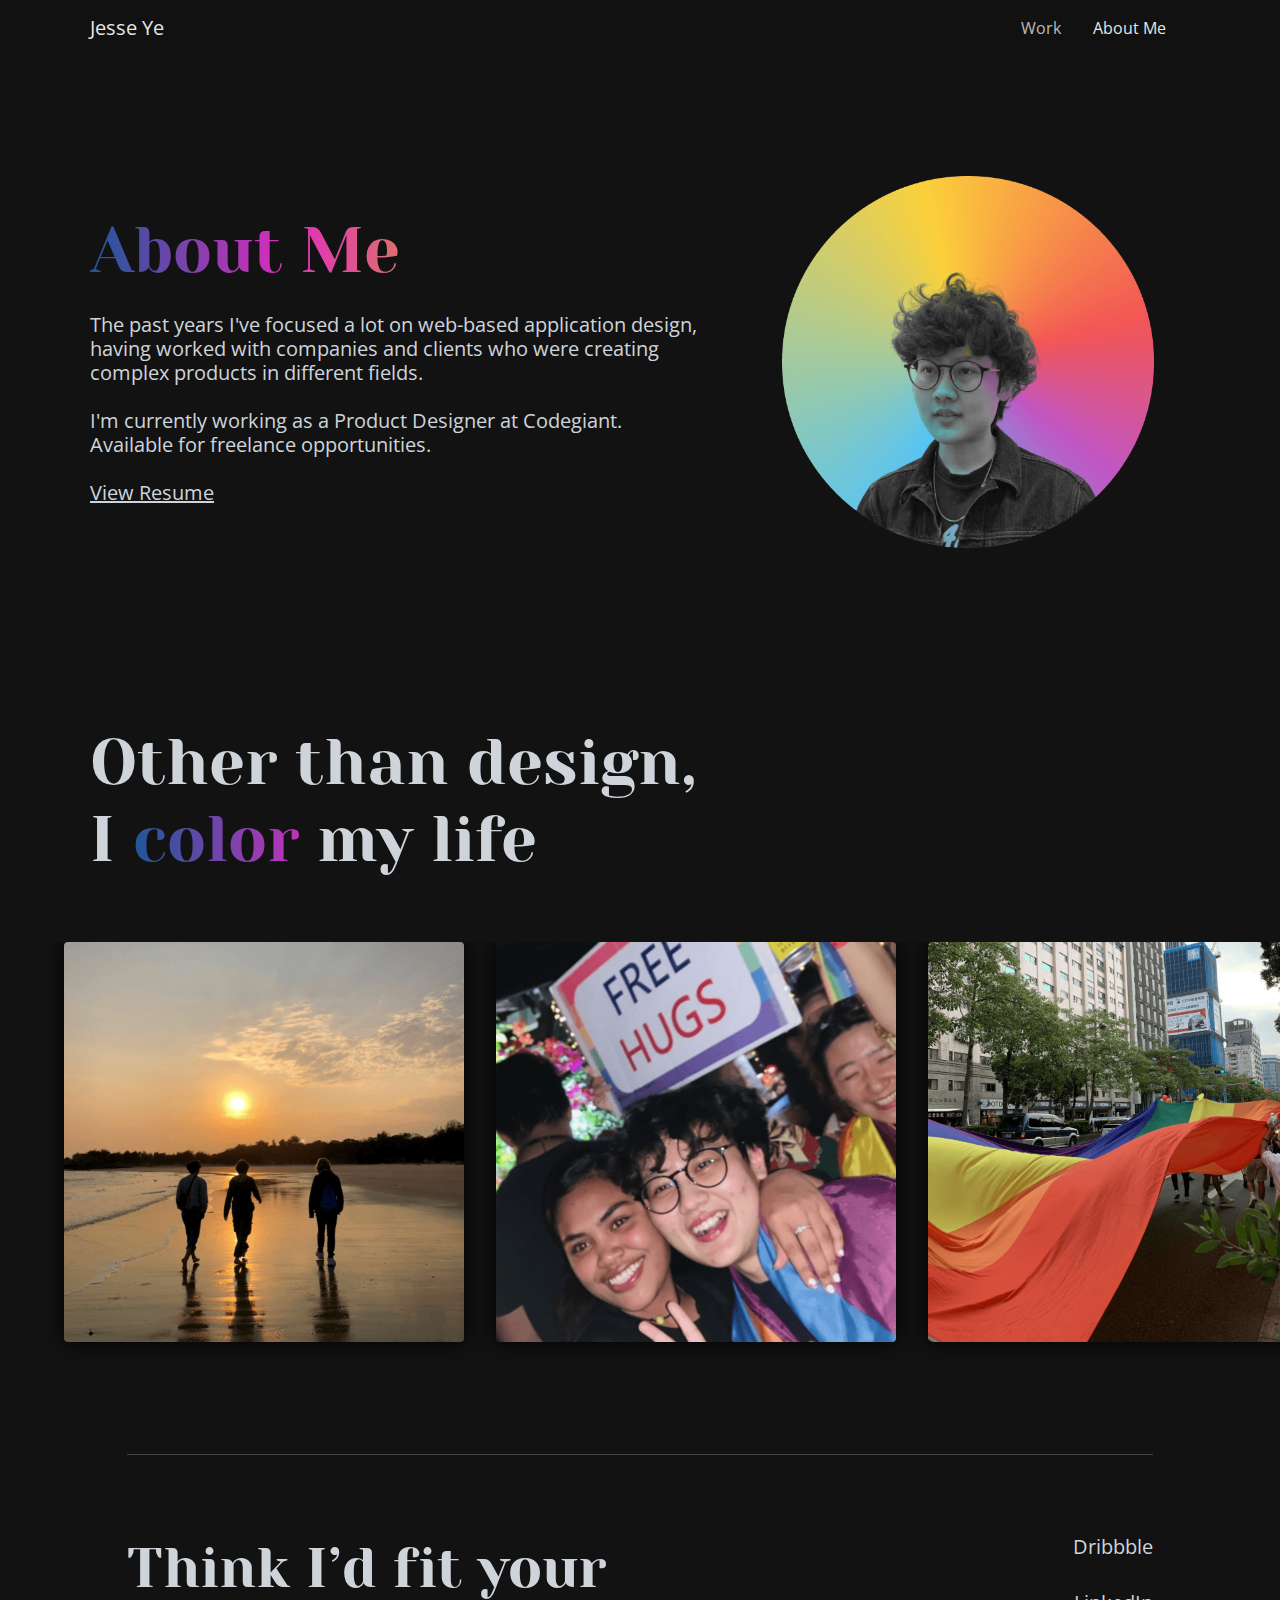
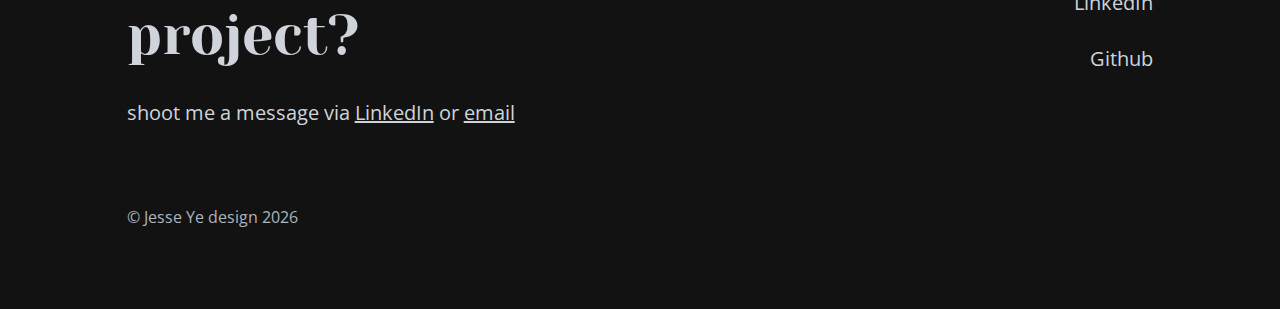
==== aboutMe.html @ b696d5b0 "Update aboutMe.html" ====
<!DOCTYPE html>
<html lang="en">
<head>
  <meta charset="UTF-8">
  <meta http-equiv="X-UA-Compatible" content="IE=edge">
  <meta name="viewport" content="width=device-width, initial-scale=1.0">
  <link rel="preconnect" href="https://fonts.gstatic.com">
  <link href="https://fonts.googleapis.com/css2?family=Open+Sans&family=Yeseva+One&display=swap" rel="stylesheet">
  <link rel="stylesheet" href="css/all.css">
  <link rel="stylesheet" href="css/style.css">
  <link rel="stylesheet" href="css/bootstap.css">
  <script src="chrome-extension://jhffgcfmcckgmioipfnmbannkpncfipo/util.js"></script>
  <script src="chrome-extension://jhffgcfmcckgmioipfnmbannkpncfipo/pagejs.js"></script>
  <script async src="https://www.googletagmanager.com/gtag/js?id=G-CXMWJLKNYX"></script>
  <script>
    window.dataLayer = window.dataLayer || [];
    function gtag(){dataLayer.push(arguments);}
    gtag('js', new Date());

    gtag('config', 'G-CXMWJLKNYX');
  </script>

  <link rel="icon" type="image/png" sizes="32x32" href="/img/favicon32.png">
  <link rel="icon" type="image/png" sizes="16x16" href="/img/favicon16.png">
  <title>Jesse Ye</title>
  <meta name="description" content="UI/UX designer spacilizes in complex product design and enjoying making design into real code.">
  <meta name="keywords" content="ui designer, ux designer, product designer, software designer, designer">
</head>


<body>

    <!--NAVBAR-->
    <div class="pb-lg-5">
      <nav class="navbar navbar-expand-sm navbar-dark bg-dark fixed-top">
        <div class="container">
          <a class="navbar-brand" href="https://www.jesseye.site/">Jesse Ye</a>
  
          <button class="navbar-toggler border-0" type="button" data-bs-toggle="collapse" data-bs-target="#navbarNav" aria-controls="navbarNav" aria-expanded="false" aria-label="Toggle navigation">
            <span class="navbar-toggler-icon"></span>
          </button>
          <div class="collapse navbar-collapse" id="navbarNav">
            <ul class="navbar-nav ms-auto">
              <li class="nav-item me-3">
                <a class="nav-link" aria-current="page" href="https://www.jesseye.site/">Work</a>
              </li>
              <li class="nav-item me-3">
                <a class="nav-link active" href="https://www.jesseye.site/aboutme">About Me</a>
              </li>
            </ul>
          </div>
        </div>
      </nav>
    </div>

    <!--HEADER-->
    <section class="header container">
      <div class="row">
        <div class="col-lg-7 align-self-center">
          <h1 class="display-3 pb-3 gradient-animation">About Me</h1>
          <p class="h5">The past years I've focused a lot on web-based application design, having worked with companies and clients who were creating complex products in different fields. 
            <br>
            <br>
            I'm currently working as a Product Designer at Codegiant. 
            <br>
            Available for freelance opportunities.
            <br>
            <br>
            <a href="https://www.figma.com/file/N11FYpSw2FMDg5FL0wDhNJ/Resume_Jesse-Ye?node-id=1%3A10" class="h5">View Resume</a>
          </p>
        </div>
        <div class="col-lg-5 p-5">
          <img src="img/aboutMe/avatar.png" alt="image of the avatar" class="img-fluid load-animation">
        </div>
     </div>
    </section>

    <!--SECTION-->
    <section class="py-5 d-none d-lg-block">
      <p class="container display-3 pb-5">Other than design, <br>I <span class="gradient-animation">color</span> my life</p>
      <div class="img-container px-md-5">
        <div class="pb-5 row-align row-animation">
          <img src="img/aboutMe/about1.png" class="mx-3 rounded-2 img-size">
          <img src="img/aboutMe/about2.png" class="mx-3 rounded-2 img-size">
          <img src="img/aboutMe/about3.png" class="mx-3 rounded-2 img-size">
          <img src="img/aboutMe/about4.png" class="mx-3 rounded-2 img-size">
          <img src="img/aboutMe/about5.png" class="mx-3 rounded-2 img-size">
          <img src="img/aboutMe/about6.png" class="mx-3 rounded-2 img-size">
          <img src="img/aboutMe/about7.png" class="mx-3 rounded-2 img-size">
          <img src="img/aboutMe/about8.png" class="mx-3 rounded-2 img-size">
          <img src="img/aboutMe/about9.png" class="mx-3 rounded-2 img-size">
        </div>
     </div>
    </section>


  <!--FOOTER-->
  <footer class="container col-sm-10">
   <hr>
   <div class="row py-5">
      <div class="col-md-8 py-md-3">
        <p class="pb-3 display-4">Think I’d fit your project?</p>
        <h5 class="pb-sm-5">shoot me a message via <a target="_blank" href="https://www.linkedin.com/in/jesse-ye-3b1532139/">LinkedIn</a> or <a href="mailto:w.jesseye@gmail.com">email</a></h5>
        <br>
        <p class="text-muted"> &copy; Jesse Ye design <script>document.write(new Date().getFullYear())</script></p>
      </div>
      <div class="col-4 py-md-3 d-none d-sm-none d-md-block">
        <a class="h5 d-flex justify-content-sm-end text-link" target="_blank" href="https://dribbble.com/jesseye">Dribbble</a><br>
        <a class="h5 d-flex justify-content-sm-end text-link" target="_blank" href="https://www.linkedin.com/in/jesse-ye-3b1532139/">LinkedIn</a><br>
        <a class="h5 d-flex justify-content-sm-end text-link" target="_blank" href="https://github.com/jesseye97">Github</a><br>
      </div>
   </div>
  </div>
  </footer>

 <script src="https://cdn.jsdelivr.net/npm/bootstrap@5.0.0-beta3/dist/js/bootstrap.bundle.min.js" integrity="sha384-JEW9xMcG8R+pH31jmWH6WWP0WintQrMb4s7ZOdauHnUtxwoG2vI5DkLtS3qm9Ekf" crossorigin="anonymous"></script>
</body>
</html>
---- css/style.css ----
.navbar {
  opacity: 0.9;
}

.header {
  padding: 80px 0px;
}

.gradient-animation {
  background:linear-gradient(to left, #1e5799, #2ce0bf, #76dd2c, #dba62b, #e02cbf, #1e5799);
  color: transparent;
  background-size: 1000px 100%;
  -webkit-text-fill-color: transparent; 
  -webkit-background-clip: text;
  animation: gradient 120s infinite;
}

@keyframes gradient {
  0% {
    background-position-x: 0;
  }
  100% {
    background-position-x: 10000px;
  }
}

.work .row {
  align-items: center;
  margin-bottom: 120px;
}

.text-link {
  text-decoration: none;
}

.center {
  align-items: center;
}

.load-animation {
  animation-duration: 2s;
  animation-name: load;
  position: relative;
}

@keyframes load {
  0% {
    top: 80px;
    opacity: 0;
  }
  100% { 
    top: 0px;
    opacity: 1;
  }
}


.img-container {
  width: 100%;
  display: flex;
  flex-flow: row nowrap;
  overflow: hidden;
}

.row-align {
  display: flex;
  flex-flow: row nowrap;
  -webkit-box-pack: center;
  -webkit-box-align: stretch;
  align-items: stretch;
  position: relative;
  left: 0px;
}

.row-animation {
  animation-duration: 20s;
  animation-iteration-count: infinite;
  animation-direction: alternate;
  animation-timing-function: linear;
  animation-name: row;
}

@keyframes row {
  0% {
    left: 0px;
  }
  100% { 
    left: -2500px;
  }
}

.img-size {
height: 400px;
width: 400px;
flex: 0 0 auto;
box-shadow: rgb(0 0 0) 0px 0px 20px;
}
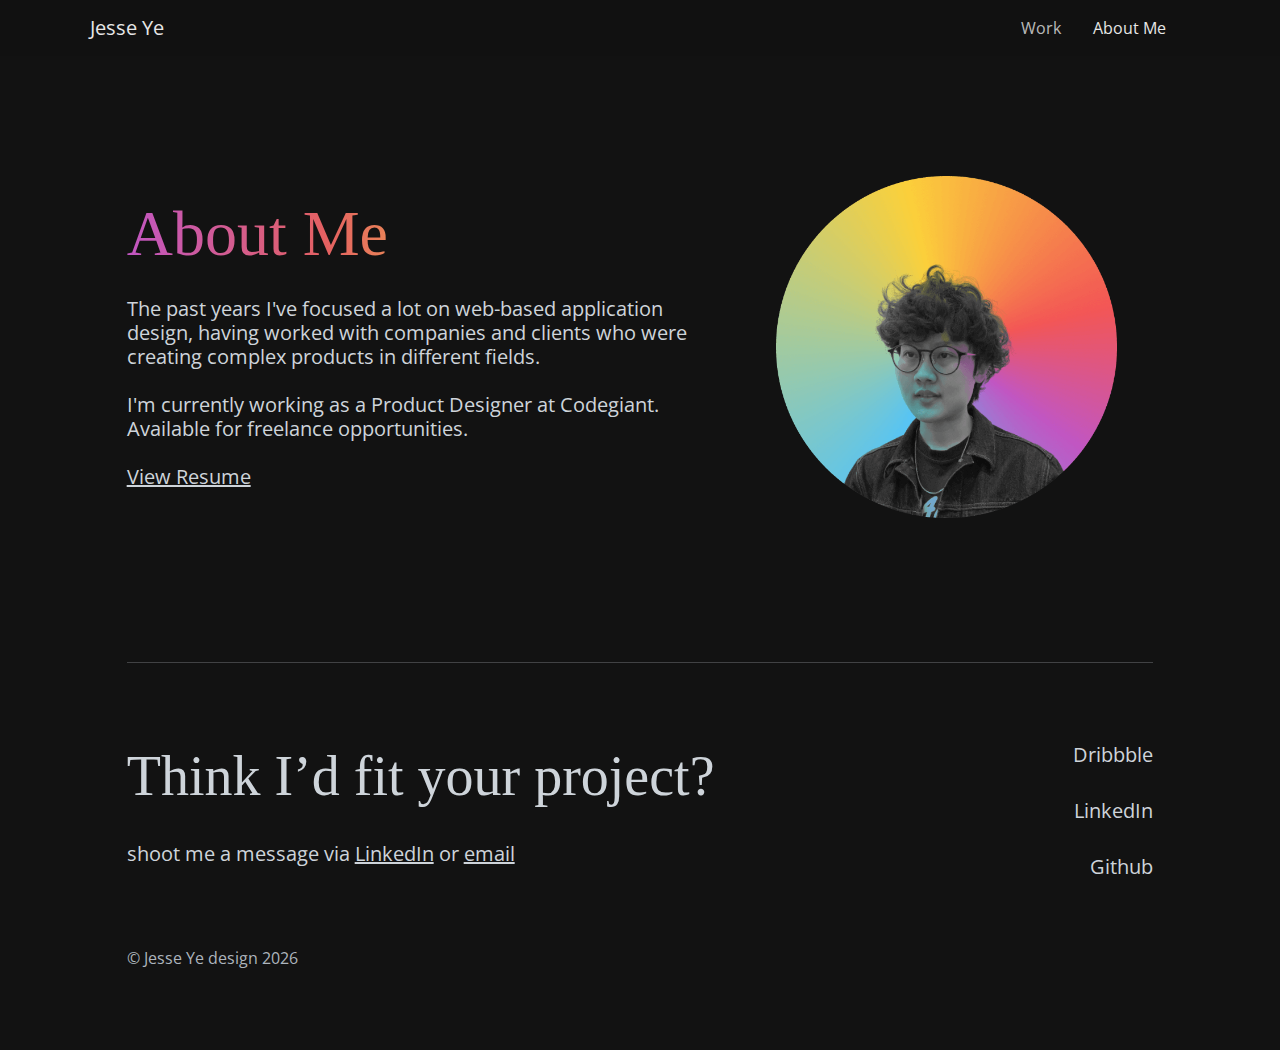
==== commit 8137a6ff: "update the linkedin and project" ====
--- a/aboutMe.html
+++ b/aboutMe.html
@@ -5,7 +5,7 @@
   <meta http-equiv="X-UA-Compatible" content="IE=edge">
   <meta name="viewport" content="width=device-width, initial-scale=1.0">
   <link rel="preconnect" href="https://fonts.gstatic.com">
-  <link href="https://fonts.googleapis.com/css2?family=Open+Sans&family=Yeseva+One&display=swap" rel="stylesheet">
+  <link href="https://fonts.googleapis.com/css2?family=Open+Sans&family=Kaisei+Tokumin&family=swap" rel="stylesheet">
   <link rel="stylesheet" href="css/all.css">
   <link rel="stylesheet" href="css/style.css">
   <link rel="stylesheet" href="css/bootstap.css">
@@ -23,7 +23,7 @@
   <link rel="icon" type="image/png" sizes="32x32" href="/img/favicon32.png">
   <link rel="icon" type="image/png" sizes="16x16" href="/img/favicon16.png">
   <title>Jesse Ye</title>
-  <meta name="description" content="UI/UX designer spacilizes in complex product design and enjoying making design into real code.">
+  <meta name="description" content="UI/UX designer who spacilizes in complex product design and enjoys making design into real code.">
   <meta name="keywords" content="ui designer, ux designer, product designer, software designer, designer">
 </head>
 
@@ -54,7 +54,7 @@
     </div>
 
     <!--HEADER-->
-    <section class="header container">
+    <section class="header container col-sm-10">
       <div class="row">
         <div class="col-lg-7 align-self-center">
           <h1 class="display-3 pb-3 gradient-animation">About Me</h1>
@@ -75,7 +75,7 @@
      </div>
     </section>
 
-    <!--SECTION-->
+    <!--
     <section class="py-5 d-none d-lg-block">
       <p class="container display-3 pb-5">Other than design, <br>I <span class="gradient-animation">color</span> my life</p>
       <div class="img-container px-md-5">
@@ -92,7 +92,7 @@
         </div>
      </div>
     </section>
-
+     -->
 
   <!--FOOTER-->
   <footer class="container col-sm-10">
@@ -100,13 +100,13 @@
    <div class="row py-5">
       <div class="col-md-8 py-md-3">
         <p class="pb-3 display-4">Think I’d fit your project?</p>
-        <h5 class="pb-sm-5">shoot me a message via <a target="_blank" href="https://www.linkedin.com/in/jesse-ye-3b1532139/">LinkedIn</a> or <a href="mailto:w.jesseye@gmail.com">email</a></h5>
+        <h5 class="pb-sm-5">shoot me a message via <a target="_blank" href="https://www.linkedin.com/in/jesseye/">LinkedIn</a> or <a href="mailto:w.jesseye@gmail.com">email</a></h5>
         <br>
         <p class="text-muted"> &copy; Jesse Ye design <script>document.write(new Date().getFullYear())</script></p>
       </div>
       <div class="col-4 py-md-3 d-none d-sm-none d-md-block">
         <a class="h5 d-flex justify-content-sm-end text-link" target="_blank" href="https://dribbble.com/jesseye">Dribbble</a><br>
-        <a class="h5 d-flex justify-content-sm-end text-link" target="_blank" href="https://www.linkedin.com/in/jesse-ye-3b1532139/">LinkedIn</a><br>
+        <a class="h5 d-flex justify-content-sm-end text-link" target="_blank" href="https://www.linkedin.com/in/jesseye/">LinkedIn</a><br>
         <a class="h5 d-flex justify-content-sm-end text-link" target="_blank" href="https://github.com/jesseye97">Github</a><br>
       </div>
    </div>
--- a/css/style.css
+++ b/css/style.css
@@ -1,4 +1,3 @@
-
 .navbar {
   opacity: 0.9;
 }
@@ -8,10 +7,18 @@
 }
 
 .gradient-animation {
-  background:linear-gradient(to left, #1e5799, #2ce0bf, #76dd2c, #dba62b, #e02cbf, #1e5799);
+  background: linear-gradient(
+    to left,
+    #c156c2,
+    #56c4f5,
+    #76dd2c,
+    #f4cd44,
+    #e46161,
+    #c156c2
+  );
   color: transparent;
   background-size: 1000px 100%;
-  -webkit-text-fill-color: transparent; 
+  -webkit-text-fill-color: transparent;
   -webkit-background-clip: text;
   animation: gradient 120s infinite;
 }
@@ -49,12 +56,11 @@
     top: 80px;
     opacity: 0;
   }
-  100% { 
+  100% {
     top: 0px;
     opacity: 1;
   }
 }
-
 
 .img-container {
   width: 100%;
@@ -85,14 +91,14 @@
   0% {
     left: 0px;
   }
-  100% { 
+  100% {
     left: -2500px;
   }
 }
 
 .img-size {
-height: 400px;
-width: 400px;
-flex: 0 0 auto;
-box-shadow: rgb(0 0 0) 0px 0px 20px;
-}+  height: 400px;
+  width: 400px;
+  flex: 0 0 auto;
+  box-shadow: rgb(0 0 0) 0px 0px 20px;
+}
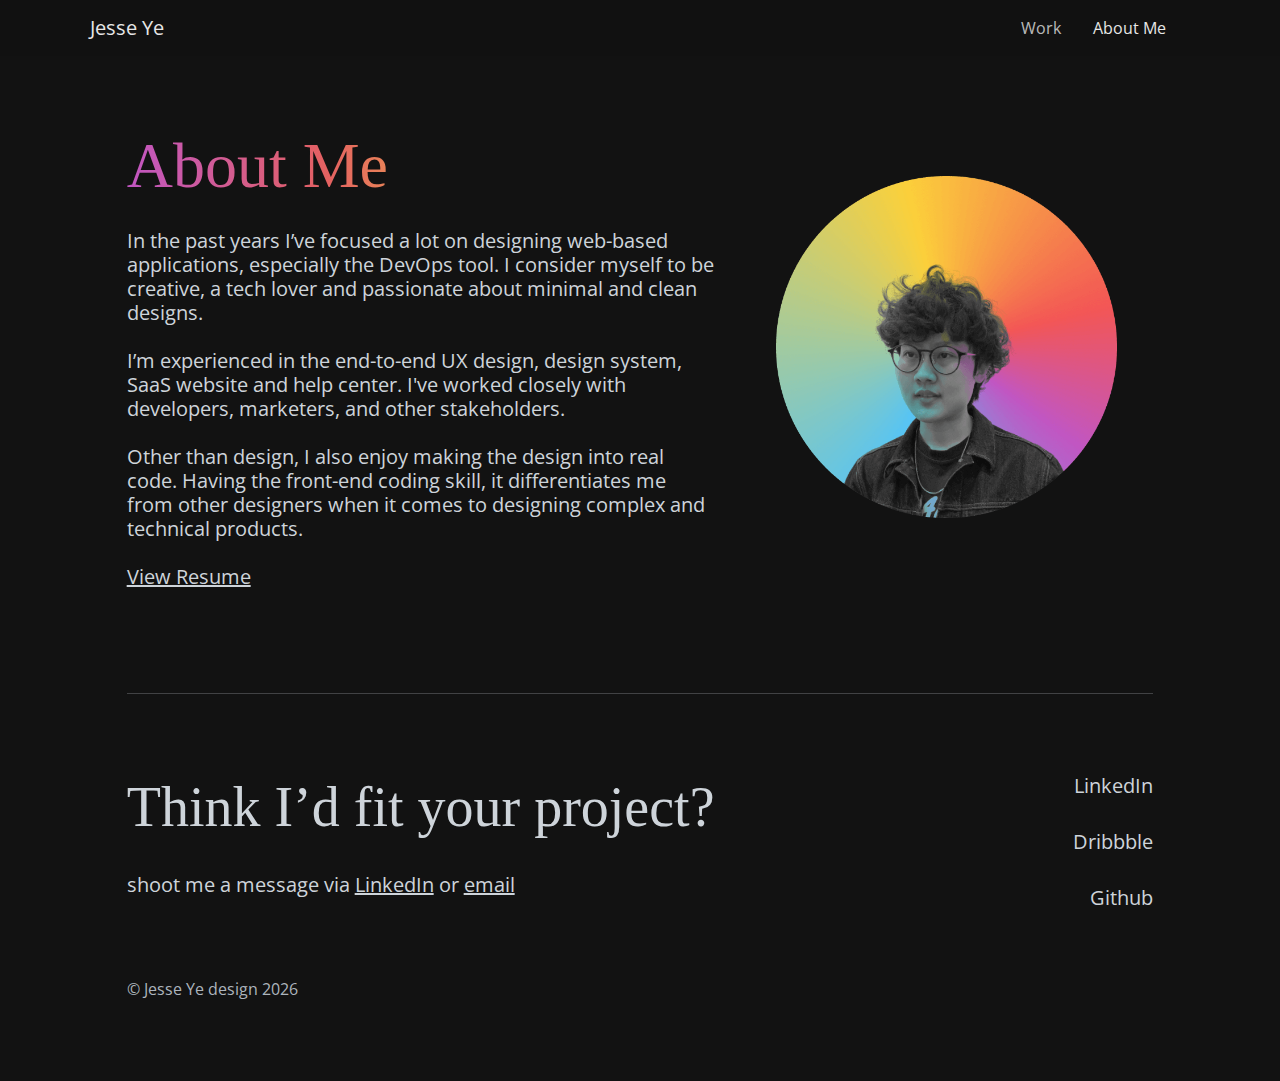
==== commit 81c32b95: "Update aboutMe.html" ====
--- a/aboutMe.html
+++ b/aboutMe.html
@@ -58,15 +58,18 @@
       <div class="row">
         <div class="col-lg-7 align-self-center">
           <h1 class="display-3 pb-3 gradient-animation">About Me</h1>
-          <p class="h5">The past years I've focused a lot on web-based application design, having worked with companies and clients who were creating complex products in different fields. 
+          <p class="h5">In the past years I’ve focused a lot on designing web-based applications, especially the DevOps tool. I consider myself to be creative, a tech lover and passionate about minimal and clean designs.
             <br>
             <br>
-            I'm currently working as a Product Designer at Codegiant. 
-            <br>
-            Available for freelance opportunities.
+            I’m experienced in the end-to-end UX design, design system, SaaS website and help center. 
+            I've worked closely with developers, marketers, and other stakeholders. 
             <br>
             <br>
-            <a href="https://www.figma.com/file/N11FYpSw2FMDg5FL0wDhNJ/Resume_Jesse-Ye?node-id=1%3A10" class="h5">View Resume</a>
+            Other than design, I also enjoy making the design into real code. 
+            Having the front-end coding skill, it differentiates me from other designers when it comes to designing complex and technical products.
+            <br>
+            <br>
+            <a target="_blank" href="https://drive.google.com/file/d/1IUkNCd_T0_JPN2oynWKw_UP8mWmFFZax/view?usp=sharing" class="h5">View Resume</a>
           </p>
         </div>
         <div class="col-lg-5 p-5">
@@ -105,8 +108,8 @@
         <p class="text-muted"> &copy; Jesse Ye design <script>document.write(new Date().getFullYear())</script></p>
       </div>
       <div class="col-4 py-md-3 d-none d-sm-none d-md-block">
+        <a class="h5 d-flex justify-content-sm-end text-link" target="_blank" href="https://www.linkedin.com/in/jesseye/">LinkedIn</a><br>
         <a class="h5 d-flex justify-content-sm-end text-link" target="_blank" href="https://dribbble.com/jesseye">Dribbble</a><br>
-        <a class="h5 d-flex justify-content-sm-end text-link" target="_blank" href="https://www.linkedin.com/in/jesseye/">LinkedIn</a><br>
         <a class="h5 d-flex justify-content-sm-end text-link" target="_blank" href="https://github.com/jesseye97">Github</a><br>
       </div>
    </div>
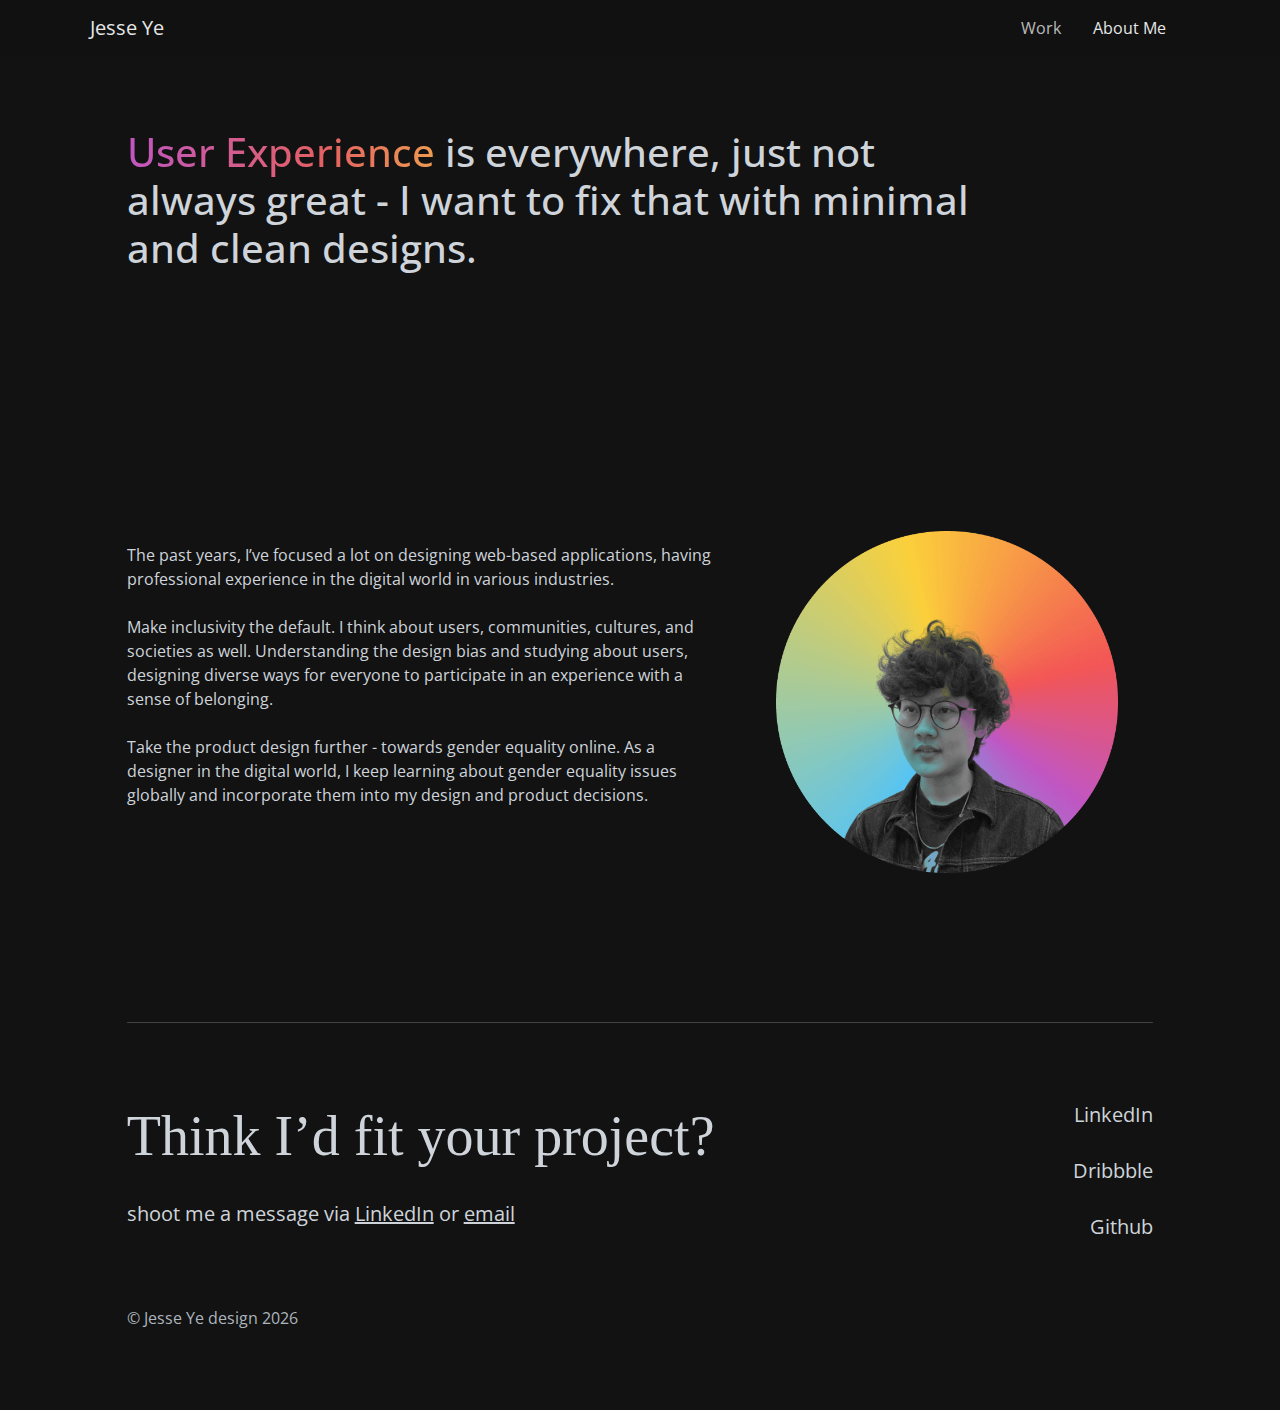
==== commit 1ce90425: "update" ====
--- a/aboutMe.html
+++ b/aboutMe.html
@@ -29,73 +29,60 @@
 
 
 <body>
+<!--NAVBAR-->
+<div class="pb-lg-5">
+  <nav class="navbar navbar-expand-sm navbar-dark bg-dark fixed-top">
+    <div class="container">
+      <a class="navbar-brand" href="https://www.jesseye.site/">Jesse Ye</a>
 
-    <!--NAVBAR-->
-    <div class="pb-lg-5">
-      <nav class="navbar navbar-expand-sm navbar-dark bg-dark fixed-top">
-        <div class="container">
-          <a class="navbar-brand" href="https://www.jesseye.site/">Jesse Ye</a>
-  
-          <button class="navbar-toggler border-0" type="button" data-bs-toggle="collapse" data-bs-target="#navbarNav" aria-controls="navbarNav" aria-expanded="false" aria-label="Toggle navigation">
-            <span class="navbar-toggler-icon"></span>
-          </button>
-          <div class="collapse navbar-collapse" id="navbarNav">
-            <ul class="navbar-nav ms-auto">
-              <li class="nav-item me-3">
-                <a class="nav-link" aria-current="page" href="https://www.jesseye.site/">Work</a>
-              </li>
-              <li class="nav-item me-3">
-                <a class="nav-link active" href="https://www.jesseye.site/aboutme">About Me</a>
-              </li>
-            </ul>
-          </div>
-        </div>
-      </nav>
+      <button class="navbar-toggler border-0" type="button" data-bs-toggle="collapse" data-bs-target="#navbarNav" aria-controls="navbarNav" aria-expanded="false" aria-label="Toggle navigation">
+        <span class="navbar-toggler-icon"></span>
+      </button>
+      <div class="collapse navbar-collapse" id="navbarNav">
+        <ul class="navbar-nav ms-auto">
+          <li class="nav-item me-3">
+            <a class="nav-link" aria-current="page" href="https://www.jesseye.site/">Work</a>
+          </li>
+          <li class="nav-item me-3">
+            <a class="nav-link active" href="https://www.jesseye.site/aboutme">About Me</a>
+          </li>
+        </ul>
+      </div>
     </div>
+  </nav>
+</div>
 
-    <!--HEADER-->
-    <section class="header container col-sm-10">
-      <div class="row">
-        <div class="col-lg-7 align-self-center">
-          <h1 class="display-3 pb-3 gradient-animation">About Me</h1>
-          <p class="h5">In the past years I’ve focused a lot on designing web-based applications, especially the DevOps tool. I consider myself to be creative, a tech lover and passionate about minimal and clean designs.
-            <br>
-            <br>
-            I’m experienced in the end-to-end UX design, design system, SaaS website and help center. 
-            I've worked closely with developers, marketers, and other stakeholders. 
-            <br>
-            <br>
-            Other than design, I also enjoy making the design into real code. 
-            Having the front-end coding skill, it differentiates me from other designers when it comes to designing complex and technical products.
-            <br>
-            <br>
-            <a target="_blank" href="https://drive.google.com/file/d/1IUkNCd_T0_JPN2oynWKw_UP8mWmFFZax/view?usp=sharing" class="h5">View Resume</a>
-          </p>
-        </div>
-        <div class="col-lg-5 p-5">
-          <img src="img/aboutMe/avatar.png" alt="image of the avatar" class="img-fluid load-animation">
-        </div>
-     </div>
-    </section>
+<!--HEADER-->
+<section class="container col-sm-10 pb-5">
+  <div class="header row">
+    <p class="col-md-10 display-6 load-animation"><span class="gradient-animation">User Experience</span> is everywhere, just not always great - I want to fix that with minimal and clean designs.</p>
+  </div>
+</section>
 
-    <!--
-    <section class="py-5 d-none d-lg-block">
-      <p class="container display-3 pb-5">Other than design, <br>I <span class="gradient-animation">color</span> my life</p>
-      <div class="img-container px-md-5">
-        <div class="pb-5 row-align row-animation">
-          <img src="img/aboutMe/about1.png" class="mx-3 rounded-2 img-size">
-          <img src="img/aboutMe/about2.png" class="mx-3 rounded-2 img-size">
-          <img src="img/aboutMe/about3.png" class="mx-3 rounded-2 img-size">
-          <img src="img/aboutMe/about4.png" class="mx-3 rounded-2 img-size">
-          <img src="img/aboutMe/about5.png" class="mx-3 rounded-2 img-size">
-          <img src="img/aboutMe/about6.png" class="mx-3 rounded-2 img-size">
-          <img src="img/aboutMe/about7.png" class="mx-3 rounded-2 img-size">
-          <img src="img/aboutMe/about8.png" class="mx-3 rounded-2 img-size">
-          <img src="img/aboutMe/about9.png" class="mx-3 rounded-2 img-size">
-        </div>
-     </div>
-    </section>
-     -->
+<!--SECTION-->
+<section class="work container col-sm-10 mt-5">
+  <div class="row position-relative">
+    <div class="col-lg-7 align-self-center">
+      <p>
+        The past years, I’ve focused a lot on designing web-based applications, having professional experience in the digital world in various industries.
+        <br>
+        <br>
+        Make inclusivity the default. I think about users, communities, cultures, and societies as well. 
+        Understanding the design bias and studying about users, designing diverse ways for everyone to participate in an experience with a sense of belonging. 
+        <br>
+        <br>
+        Take the product design further - towards gender equality online. 
+        As a designer in the digital world, I keep learning about gender equality issues globally and incorporate them into my design and product decisions.
+      </p>
+    </div>
+    <div class="col-lg-5 p-5">
+      <img src="img/aboutMe/avatar.png" alt="image of the avatar" class="img-fluid parallax">
+    </div>
+ </div>
+
+
+</section>
+
 
   <!--FOOTER-->
   <footer class="container col-sm-10">
@@ -113,9 +100,18 @@
         <a class="h5 d-flex justify-content-sm-end text-link" target="_blank" href="https://github.com/jesseye97">Github</a><br>
       </div>
    </div>
-  </div>
-  </footer>
+ </footer>
 
+
+ <script src="simpleParallax.js"></script>
+ <script type="text/javascript">
+  if (window.innerWidth > 600) {
+    var image = document.getElementsByClassName('parallax');
+    new simpleParallax(image, {
+      overflow: true
+    });
+  }
+ </script>
  <script src="https://cdn.jsdelivr.net/npm/bootstrap@5.0.0-beta3/dist/js/bootstrap.bundle.min.js" integrity="sha384-JEW9xMcG8R+pH31jmWH6WWP0WintQrMb4s7ZOdauHnUtxwoG2vI5DkLtS3qm9Ekf" crossorigin="anonymous"></script>
 </body>
 </html>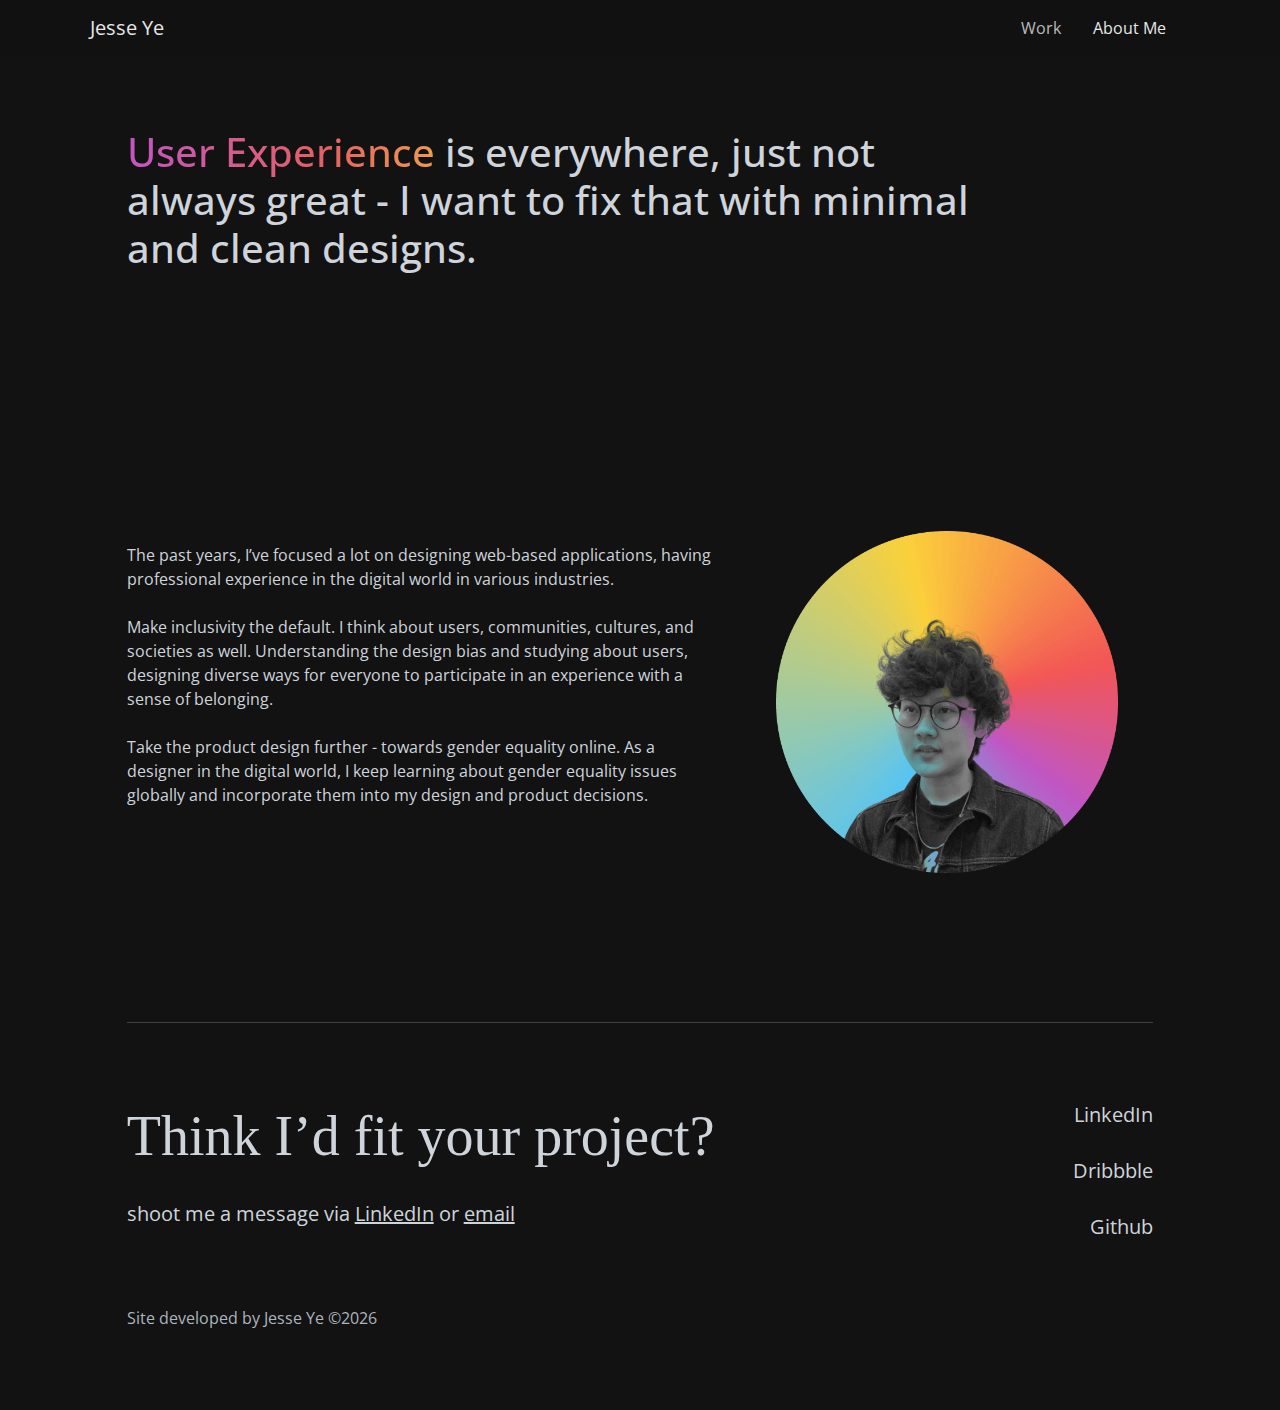
==== commit 73dadaae: "update footer" ====
--- a/aboutMe.html
+++ b/aboutMe.html
@@ -23,8 +23,8 @@
   <link rel="icon" type="image/png" sizes="32x32" href="/img/favicon32.png">
   <link rel="icon" type="image/png" sizes="16x16" href="/img/favicon16.png">
   <title>Jesse Ye</title>
-  <meta name="description" content="UI/UX designer who spacilizes in complex product design and enjoys making design into real code.">
-  <meta name="keywords" content="ui designer, ux designer, product designer, software designer, designer">
+  <meta name="description" content="UI/UX designer who thinks about users, communities and societies.">
+  <meta name="keywords" content="ui designer, ux designer, user experience, product design, minimal design, gender equality, digital right">
 </head>
 
 
@@ -92,7 +92,7 @@
         <p class="pb-3 display-4">Think I’d fit your project?</p>
         <h5 class="pb-sm-5">shoot me a message via <a target="_blank" href="https://www.linkedin.com/in/jesseye/">LinkedIn</a> or <a href="mailto:w.jesseye@gmail.com">email</a></h5>
         <br>
-        <p class="text-muted"> &copy; Jesse Ye design <script>document.write(new Date().getFullYear())</script></p>
+        <p class="text-muted">Site developed by Jesse Ye &copy;<script>document.write(new Date().getFullYear())</script></p>
       </div>
       <div class="col-4 py-md-3 d-none d-sm-none d-md-block">
         <a class="h5 d-flex justify-content-sm-end text-link" target="_blank" href="https://www.linkedin.com/in/jesseye/">LinkedIn</a><br>
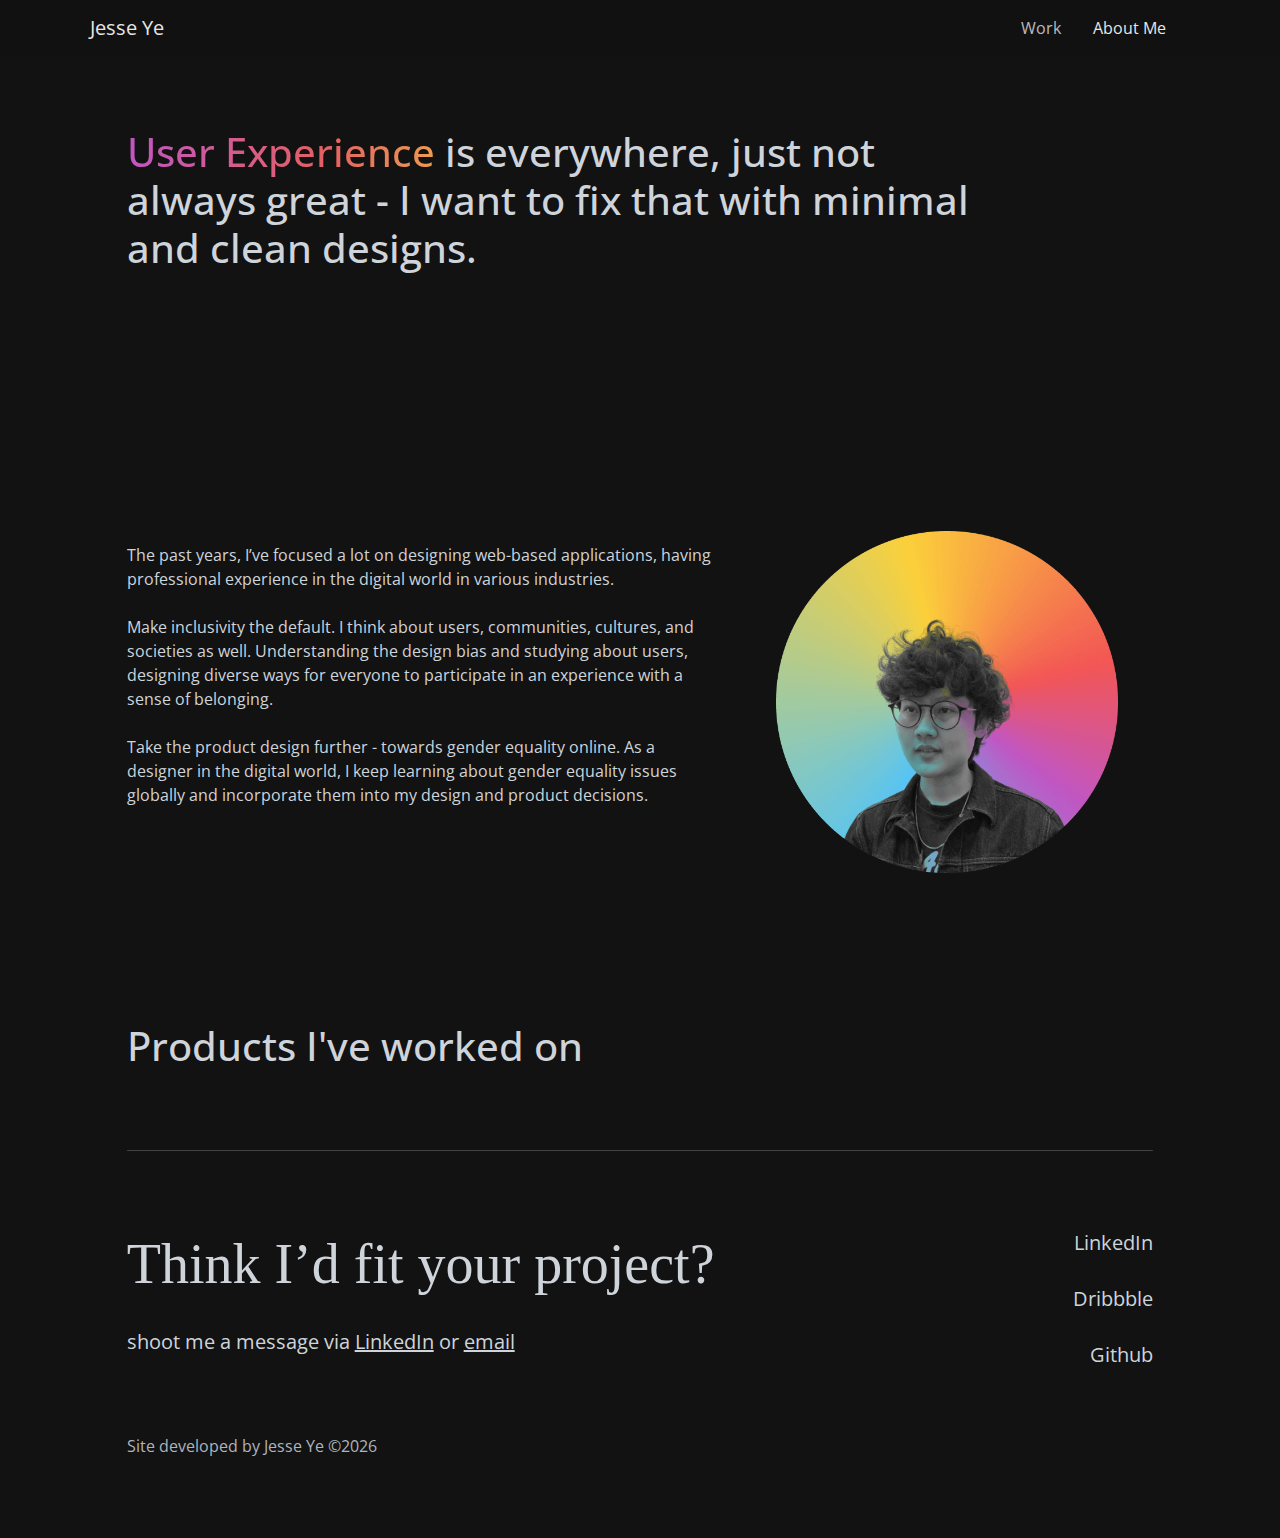
==== commit d3fe868c: "update" ====
--- a/aboutMe.html
+++ b/aboutMe.html
@@ -25,6 +25,9 @@
   <title>Jesse Ye</title>
   <meta name="description" content="UI/UX designer who thinks about users, communities and societies.">
   <meta name="keywords" content="ui designer, ux designer, user experience, product design, minimal design, gender equality, digital right">
+  <meta property="og:image" content="https://i.ibb.co/xqchPxQ/metaTag.jpg">
+  <meta property="twitter:image" content="https://i.ibb.co/xqchPxQ/metaTag.jpg">
+  <script async src="https://imgbb.com/upload.js"></script>
 </head>
 
 
@@ -79,8 +82,10 @@
       <img src="img/aboutMe/avatar.png" alt="image of the avatar" class="img-fluid parallax">
     </div>
  </div>
+ <div class="pb-5">
+   <p class="display-6">Products I've worked on</p>
 
-
+ </div>
 </section>
 
 
